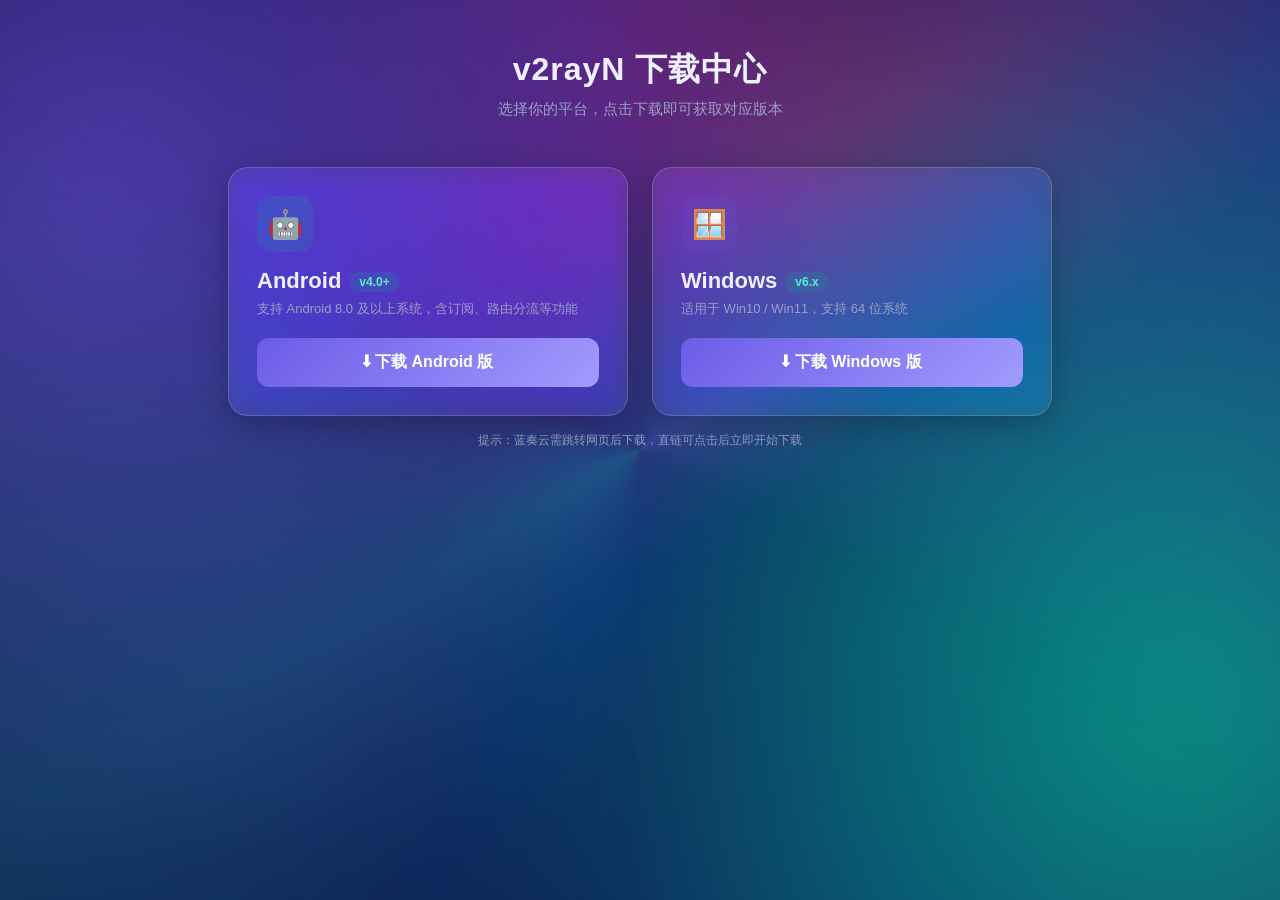
==== v2rayN/index.html @ b2fe2ad9 "Add files via upload" ====
<!DOCTYPE html>
<html lang="zh-CN">
<head>
<meta charset="UTF-8">
<meta name="viewport" content="width=device-width, initial-scale=1.0">
<title>v2rayN 下载中心</title>
<style>
  :root {
    --accent: #6c5ce7;
    --text: #eef0ff;
    --text-dim: #9aa0c3;
  }

  * { margin: 0; padding: 0; box-sizing: border-box; }

  body {
    min-height: 100vh;
    font-family: "Segoe UI", "PingFang SC", "Microsoft YaHei", sans-serif;
    color: var(--text);
    background: linear-gradient(120deg, #140a3c, #0d1e5e, #3d0f55, #0a3b48, #54103f, #140a3c);
    background-size: 400% 400%;
    animation: flowBg 18s ease infinite;
    display: flex;
    flex-direction: column;
    align-items: center;
    padding: 48px 20px;
    overflow-x: hidden;
  }

  /* ===== 流光背景：三层效果 ===== */

  /* 1. 色带流动（渐变背景位移） */
  @keyframes flowBg {
    0%   { background-position: 0% 50%; }
    50%  { background-position: 100% 50%; }
    100% { background-position: 0% 50%; }
  }

  /* 2. 光斑漂移（模糊光晕缓慢移动） */
  body::before {
    content: "";
    position: fixed;
    inset: -20%;
    z-index: 0;
    background:
      radial-gradient(circle at 20% 30%, rgba(124, 108, 255, 0.55), transparent 45%),
      radial-gradient(circle at 80% 70%, rgba(0, 220, 170, 0.50), transparent 45%),
      radial-gradient(circle at 60% 20%, rgba(255, 90, 120, 0.30), transparent 40%);
    filter: blur(48px) saturate(180%);
    pointer-events: none;
    animation: drift 20s ease-in-out infinite alternate;
  }

  @keyframes drift {
    0%   { transform: translate3d(-4%, -2%, 0) rotate(0deg); }
    50%  { transform: translate3d(4%, 3%, 0) rotate(3deg); }
    100% { transform: translate3d(-2%, 4%, 0) rotate(-2deg); }
  }

  /* 3. 流光带（锥形渐变缓慢旋转扫过） */
  body::after {
    content: "";
    position: fixed;
    top: -50%;
    left: -50%;
    width: 200%;
    height: 200%;
    background: conic-gradient(
      from 0deg at 50% 50%,
      transparent 0deg,
      rgba(124, 108, 255, 0.18) 60deg,
      transparent 120deg,
      transparent 180deg,
      rgba(0, 220, 170, 0.18) 240deg,
      transparent 300deg
    );
    pointer-events: none;
    z-index: 0;
    animation: spin 24s linear infinite;
  }

  @keyframes spin {
    from { transform: rotate(0deg); }
    to   { transform: rotate(360deg); }
  }

  /* 内容层保持在流光之上 */
  .header, .versions { position: relative; z-index: 1; }
  .hint { position: relative; z-index: 0; }

  /* ===== 头部 ===== */
  .header { text-align: center; margin-bottom: 48px; }

  .header h1 {
    font-size: 32px;
    letter-spacing: 1px;
  }

  .header p {
    color: var(--text-dim);
    margin-top: 8px;
    font-size: 15px;
  }

  /* ===== 版本卡片 ===== */
  .versions {
    display: flex;
    flex-wrap: wrap;
    gap: 24px;
    justify-content: center;
    max-width: 860px;
    width: 100%;
  }

  .card {
    position: relative;
    flex: 1 1 340px;
    max-width: 400px;
    background: rgba(255, 255, 255, 0.07);
    border: 1px solid rgba(255, 255, 255, 0.16);
    border-radius: 20px;
    padding: 28px;
    backdrop-filter: blur(14px) saturate(160%);
    -webkit-backdrop-filter: blur(14px) saturate(160%);
    box-shadow: 0 8px 32px rgba(0, 0, 0, 0.25);
    transition: transform .2s, background .2s, box-shadow .2s;
  }

  .card:hover {
    transform: translateY(-4px);
    background: rgba(255, 255, 255, 0.12);
    box-shadow: 0 16px 48px rgba(108, 92, 231, 0.35);
  }

  .card .icon {
    width: 56px;
    height: 56px;
    border-radius: 14px;
    display: flex;
    align-items: center;
    justify-content: center;
    font-size: 28px;
    margin-bottom: 16px;
  }

  .icon.android { background: rgba(0, 184, 148, .15); }
  .icon.windows { background: rgba(108, 92, 231, .15); }

  .card h2 { font-size: 22px; }
  .card .desc { color: var(--text-dim); font-size: 13px; margin: 6px 0 20px; }
  .card .tag {
    display: inline-block;
    font-size: 12px;
    padding: 3px 10px;
    border-radius: 999px;
    background: rgba(0, 184, 148, .15);
    color: #55efc4;
    margin-left: 8px;
    vertical-align: middle;
  }

  /* 下载主按钮 */
  .btn-download {
    width: 100%;
    padding: 14px;
    border: none;
    border-radius: 12px;
    background: linear-gradient(135deg, var(--accent), #a29bfe);
    color: #fff;
    font-size: 16px;
    font-weight: 600;
    cursor: pointer;
    transition: filter .2s, transform .1s;
  }

  .btn-download:hover { filter: brightness(1.1); }
  .btn-download:active { transform: scale(.98); }

  /* ===== 展开的下载方式（浮层，不撑开页面） ===== */
  .download-options {
    display: none;
    position: absolute;
    top: calc(100% + 10px);
    left: 0;
    right: 0;
    z-index: 20;
    padding: 12px;
    background: rgba(18, 20, 42, 0.96);
    border: 1px solid rgba(255, 255, 255, 0.14);
    border-radius: 14px;
    backdrop-filter: blur(16px);
    -webkit-backdrop-filter: blur(16px);
    box-shadow: 0 20px 50px rgba(0, 0, 0, 0.45);
    animation: fadeSlide .2s ease;
  }

  .download-options.open { display: block; }

  @keyframes fadeSlide {
    from { opacity: 0; transform: translateY(-6px); }
    to   { opacity: 1; transform: translateY(0); }
  }

  .option {
    display: flex;
    align-items: center;
    justify-content: space-between;
    gap: 12px;
    padding: 12px 16px;
    border-radius: 10px;
    background: rgba(255, 255, 255, 0.06);
    border: 1px solid rgba(255, 255, 255, 0.10);
    margin-bottom: 8px;
  }

  .option:last-child { margin-bottom: 0; }

  .option .info { display: flex; align-items: center; gap: 12px; }
  .option .badge {
    font-size: 12px;
    padding: 4px 10px;
    border-radius: 8px;
    white-space: nowrap;
  }

  .badge.lanzou { background: rgba(253, 203, 110, .15); color: #ffeaa7; }
  .badge.direct { background: rgba(85, 239, 196, .15); color: #55efc4; }

  .option .name { font-size: 14px; }

  .option a {
    display: inline-block;
    padding: 8px 20px;
    border-radius: 10px;
    text-decoration: none;
    font-size: 14px;
    font-weight: 600;
    transition: filter .2s;
    white-space: nowrap;
  }

  .option a.lz-btn  { background: #fdcb6e; color: #2d3436; }
  .option a.dl-btn  { background: #00b894; color: #fff; }
  .option a:hover    { filter: brightness(1.1); }

  .hint { color: var(--text-dim); font-size: 12px; margin-top: 16px; text-align: center; }
</style>
</head>
<body>

  <!-- 头部 -->
  <div class="header">
    <h1>v2rayN 下载中心</h1>
    <p>选择你的平台，点击下载即可获取对应版本</p>
  </div>

  <!-- 版本卡片 -->
  <div class="versions" id="versions"></div>

  <p class="hint">提示：蓝奏云需跳转网页后下载，直链可点击后立即开始下载</p>

<script>
  // ===== 下载配置：在这里填写你的真实链接 =====
  const DOWNLOADS = [
    {
      id: "android",
      platform: "Android",
      icon: "🤖",
      tag: "v4.0+",
      desc: "支持 Android 8.0 及以上系统，含订阅、路由分流等功能",
      links: {
        lanzou: "https://pan.lanzou.com/你的安卓蓝奏云链接",
        direct: "https://example.com/v2rayN-android.apk"
      }
    },
    {
      id: "windows",
      platform: "Windows",
      icon: "🪟",
      tag: "v6.x",
      desc: "适用于 Win10 / Win11，支持 64 位系统",
      links: {
        lanzou: "https://pan.lanzou.com/你的电脑版蓝奏云链接",
        direct: "https://example.com/v2rayN-windows.zip"
      }
    }
  ];

  const ICON_CLASS = { android: "android", windows: "windows" };

  // ===== 渲染卡片 =====
  const root = document.getElementById("versions");
  root.innerHTML = DOWNLOADS.map((item) => `
    <div class="card">
      <div class="icon ${ICON_CLASS[item.id]}">${item.icon}</div>
      <h2>${item.platform}<span class="tag">${item.tag}</span></h2>
      <p class="desc">${item.desc}</p>
      <button class="btn-download" data-id="${item.id}">⬇ 下载 ${item.platform} 版</button>

      <div class="download-options" id="options-${item.id}">
        <div class="option">
          <div class="info">
            <span class="badge lanzou">蓝奏云</span>
            <span class="name">蓝奏云网盘</span>
          </div>
          <a class="lz-btn" href="${item.links.lanzou}" target="_blank" rel="noopener">前往下载</a>
        </div>
        <div class="option">
          <div class="info">
            <span class="badge direct">直链</span>
            <span class="name">服务器直链</span>
          </div>
          <a class="dl-btn" href="${item.links.direct}" download>立即下载</a>
        </div>
      </div>
    </div>
  `).join("");

  // ===== 点击切换下载方式（同一时间只展开一个） =====
  const panels = document.querySelectorAll(".download-options");

  document.querySelectorAll(".btn-download").forEach((btn) => {
    btn.addEventListener("click", (e) => {
      const panel = document.getElementById(`options-${btn.dataset.id}`);
      const wasOpen = panel.classList.contains("open");

      // 收起所有面板
      panels.forEach((p) => p.classList.remove("open"));
      // 若之前未展开则展开当前面板
      if (!wasOpen) panel.classList.add("open");

      e.stopPropagation();
    });
  });

  // 点击浮层内部不收起
  panels.forEach((p) => p.addEventListener("click", (e) => e.stopPropagation()));

  // 点击页面其他区域收起浮层
  document.addEventListener("click", () => {
    panels.forEach((p) => p.classList.remove("open"));
  });
</script>

</body>
</html>
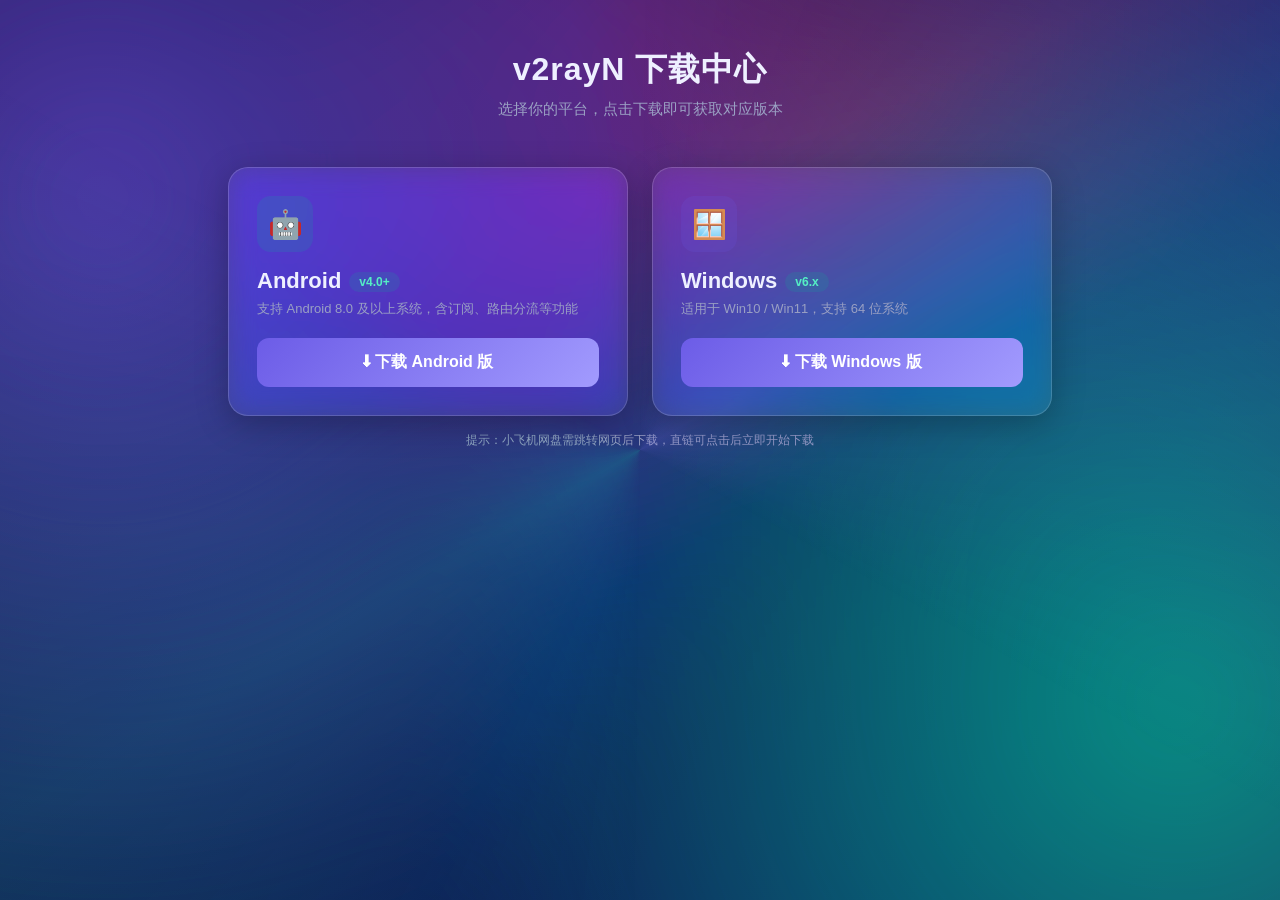
==== commit f352ad0e: "Add files via upload" ====
--- a/v2rayN/index.html
+++ b/v2rayN/index.html
@@ -223,7 +223,7 @@
     white-space: nowrap;
   }
 
-  .badge.lanzou { background: rgba(253, 203, 110, .15); color: #ffeaa7; }
+  .badge.airplane { background: rgba(253, 203, 110, .15); color: #ffeaa7; }
   .badge.direct { background: rgba(85, 239, 196, .15); color: #55efc4; }
 
   .option .name { font-size: 14px; }
@@ -239,7 +239,7 @@
     white-space: nowrap;
   }
 
-  .option a.lz-btn  { background: #fdcb6e; color: #2d3436; }
+  .option a.ap-btn  { background: #fdcb6e; color: #2d3436; }
   .option a.dl-btn  { background: #00b894; color: #fff; }
   .option a:hover    { filter: brightness(1.1); }
 
@@ -257,7 +257,7 @@
   <!-- 版本卡片 -->
   <div class="versions" id="versions"></div>
 
-  <p class="hint">提示：蓝奏云需跳转网页后下载，直链可点击后立即开始下载</p>
+  <p class="hint">提示：小飞机网盘需跳转网页后下载，直链可点击后立即开始下载</p>
 
 <script>
   // ===== 下载配置：在这里填写你的真实链接 =====
@@ -269,8 +269,8 @@
       tag: "v4.0+",
       desc: "支持 Android 8.0 及以上系统，含订阅、路由分流等功能",
       links: {
-        lanzou: "https://pan.lanzou.com/你的安卓蓝奏云链接",
-        direct: "https://example.com/v2rayN-android.apk"
+        airplane: "https://share.feijipan.com/s/9e6fMt4p",
+        direct: "https://png.xrvi.top/file/1786202305903_XR_VPN_1.0.0.apk"
       }
     },
     {
@@ -280,8 +280,8 @@
       tag: "v6.x",
       desc: "适用于 Win10 / Win11，支持 64 位系统",
       links: {
-        lanzou: "https://pan.lanzou.com/你的电脑版蓝奏云链接",
-        direct: "https://example.com/v2rayN-windows.zip"
+        airplane: "https://share.feijipan.com/s/mT6fPmDG",
+        direct: "https://png.xrvi.top/file/1786198689731_v2rayN.exe"
       }
     }
   ];
@@ -300,10 +300,10 @@
       <div class="download-options" id="options-${item.id}">
         <div class="option">
           <div class="info">
-            <span class="badge lanzou">蓝奏云</span>
-            <span class="name">蓝奏云网盘</span>
+            <span class="badge airplane">小飞机网盘</span>
+            <span class="name">小飞机网盘</span>
           </div>
-          <a class="lz-btn" href="${item.links.lanzou}" target="_blank" rel="noopener">前往下载</a>
+          <a class="ap-btn" href="${item.links.airplane}" target="_blank" rel="noopener">前往下载</a>
         </div>
         <div class="option">
           <div class="info">
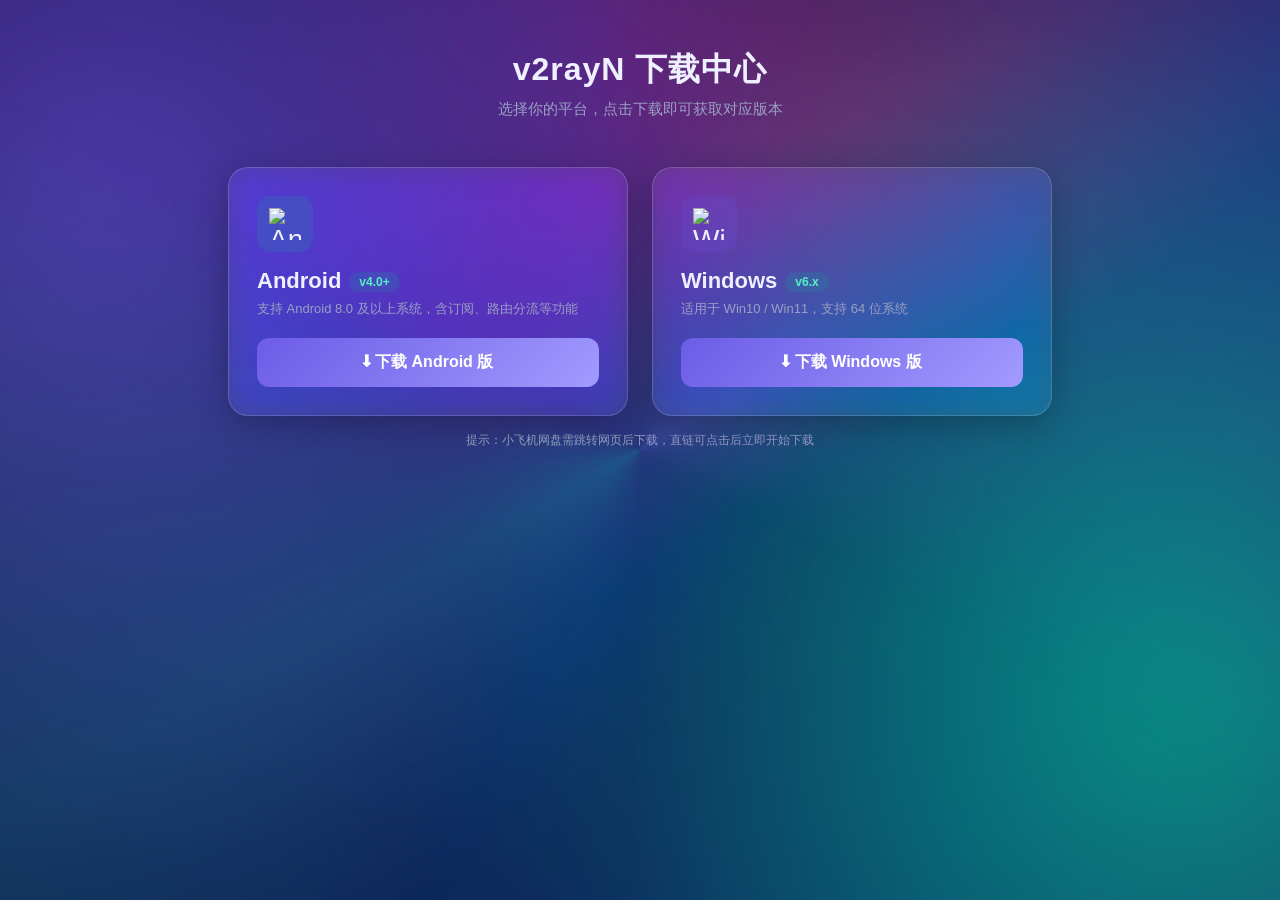
==== commit bbcc6d36: "Add files via upload" ====
--- a/v2rayN/index.html
+++ b/v2rayN/index.html
@@ -114,6 +114,7 @@
 
   .card {
     position: relative;
+    z-index: 1;
     flex: 1 1 340px;
     max-width: 400px;
     background: rgba(255, 255, 255, 0.07);
@@ -132,6 +133,11 @@
     box-shadow: 0 16px 48px rgba(108, 92, 231, 0.35);
   }
 
+  /* 浮层展开时提升该卡片层级，避免被相邻卡片遮挡 */
+  .card:has(.download-options.open) {
+    z-index: 5;
+  }
+
   .card .icon {
     width: 56px;
     height: 56px;
@@ -145,6 +151,12 @@
 
   .icon.android { background: rgba(0, 184, 148, .15); }
   .icon.windows { background: rgba(108, 92, 231, .15); }
+
+  .icon img {
+    width: 32px;
+    height: 32px;
+    object-fit: contain;
+  }
 
   .card h2 { font-size: 22px; }
   .card .desc { color: var(--text-dim); font-size: 13px; margin: 6px 0 20px; }
@@ -265,7 +277,7 @@
     {
       id: "android",
       platform: "Android",
-      icon: "🤖",
+      icon: "https://png.xrvi.top/file/1786206924293_Image_1786206262532.png",
       tag: "v4.0+",
       desc: "支持 Android 8.0 及以上系统，含订阅、路由分流等功能",
       links: {
@@ -276,7 +288,7 @@
     {
       id: "windows",
       platform: "Windows",
-      icon: "🪟",
+      icon: "https://png.xrvi.top/file/1786206903681_Image_1786206794938.png",
       tag: "v6.x",
       desc: "适用于 Win10 / Win11，支持 64 位系统",
       links: {
@@ -292,7 +304,7 @@
   const root = document.getElementById("versions");
   root.innerHTML = DOWNLOADS.map((item) => `
     <div class="card">
-      <div class="icon ${ICON_CLASS[item.id]}">${item.icon}</div>
+      <div class="icon ${ICON_CLASS[item.id]}"><img src="${item.icon}" alt="${item.platform}"></div>
       <h2>${item.platform}<span class="tag">${item.tag}</span></h2>
       <p class="desc">${item.desc}</p>
       <button class="btn-download" data-id="${item.id}">⬇ 下载 ${item.platform} 版</button>
